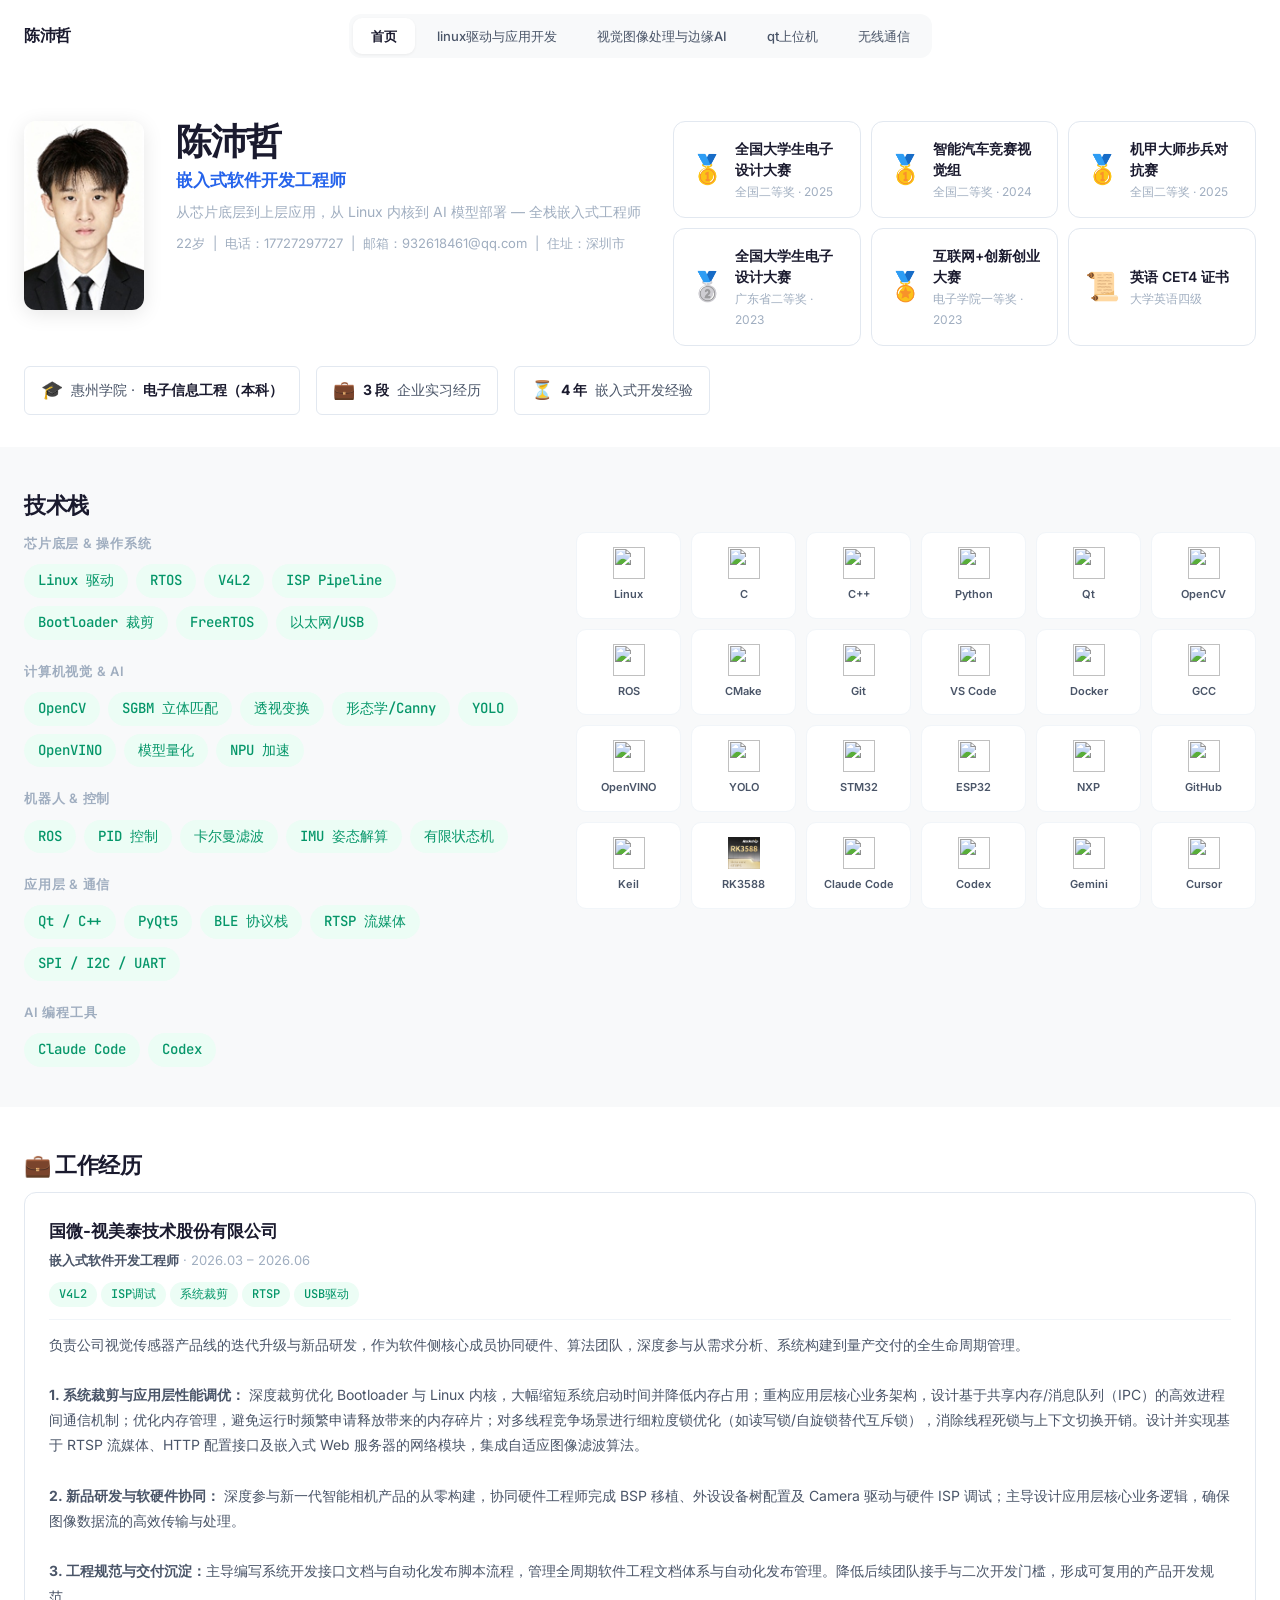
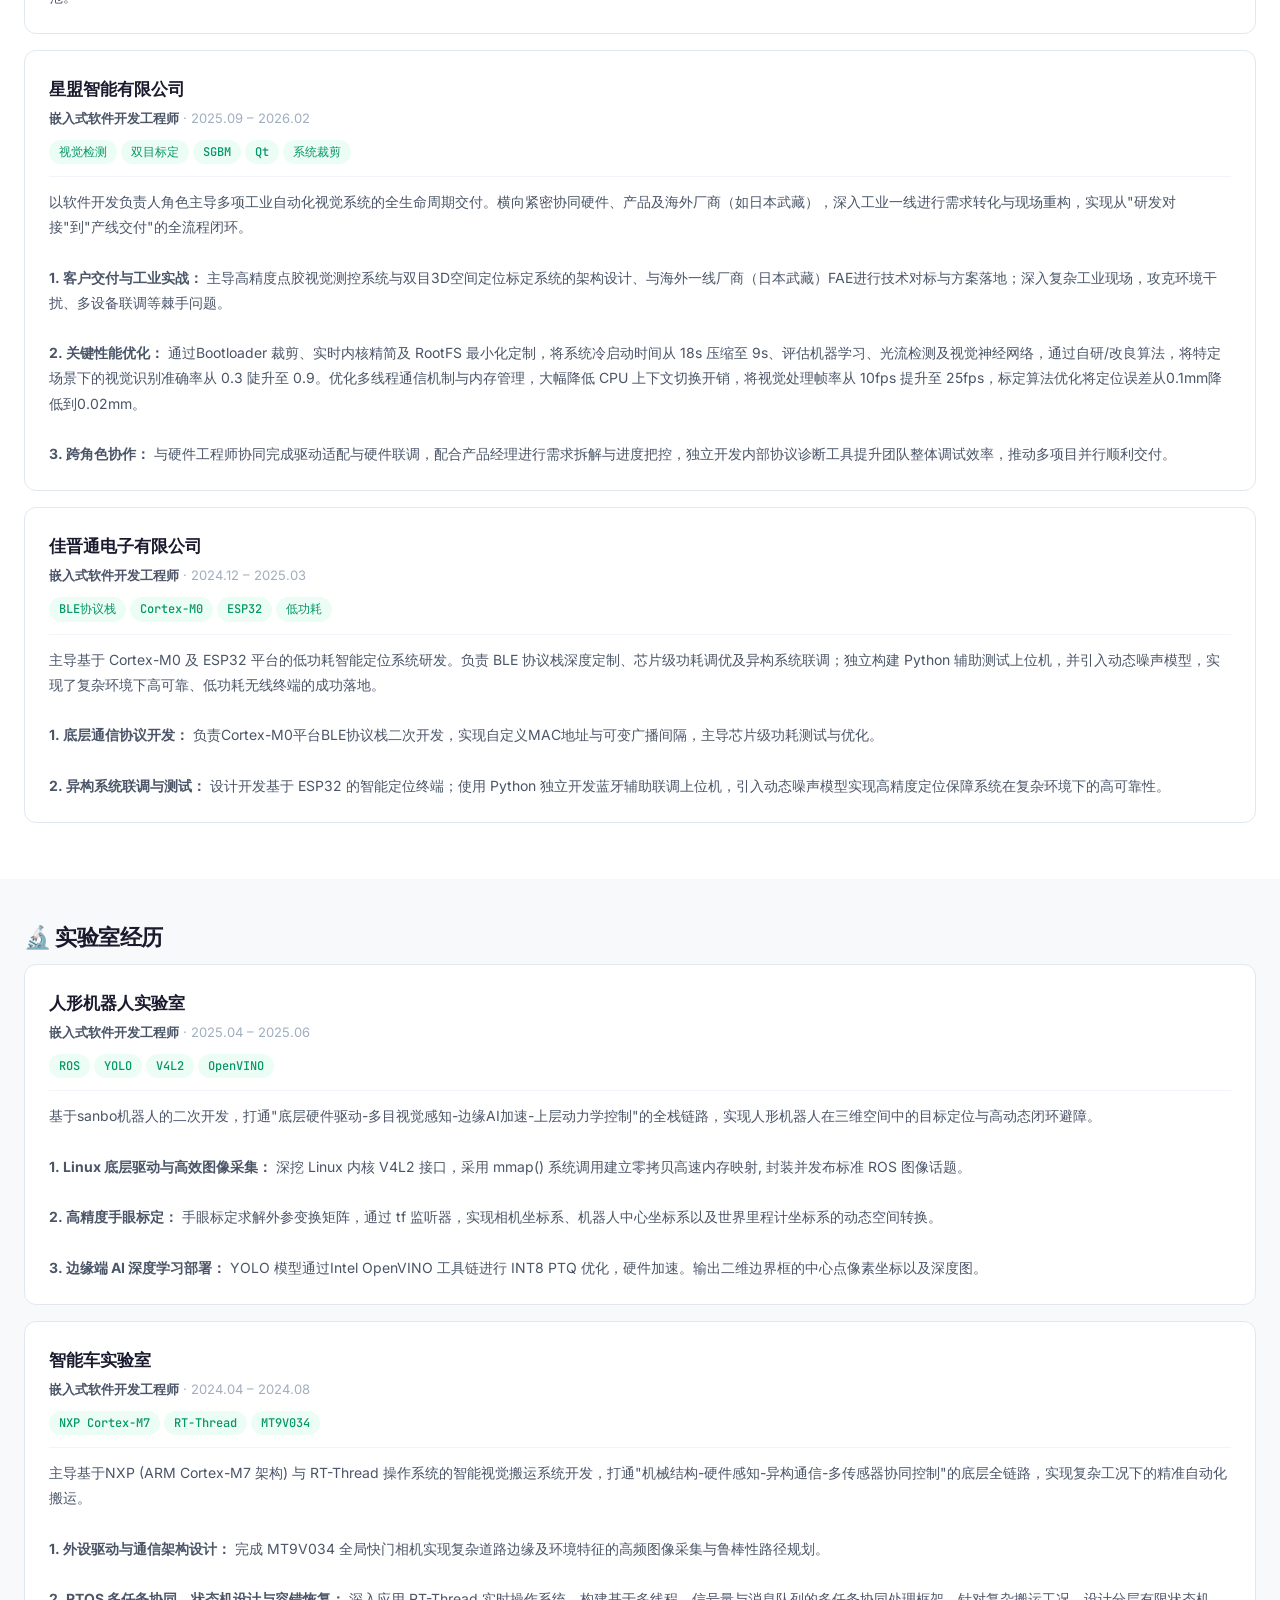
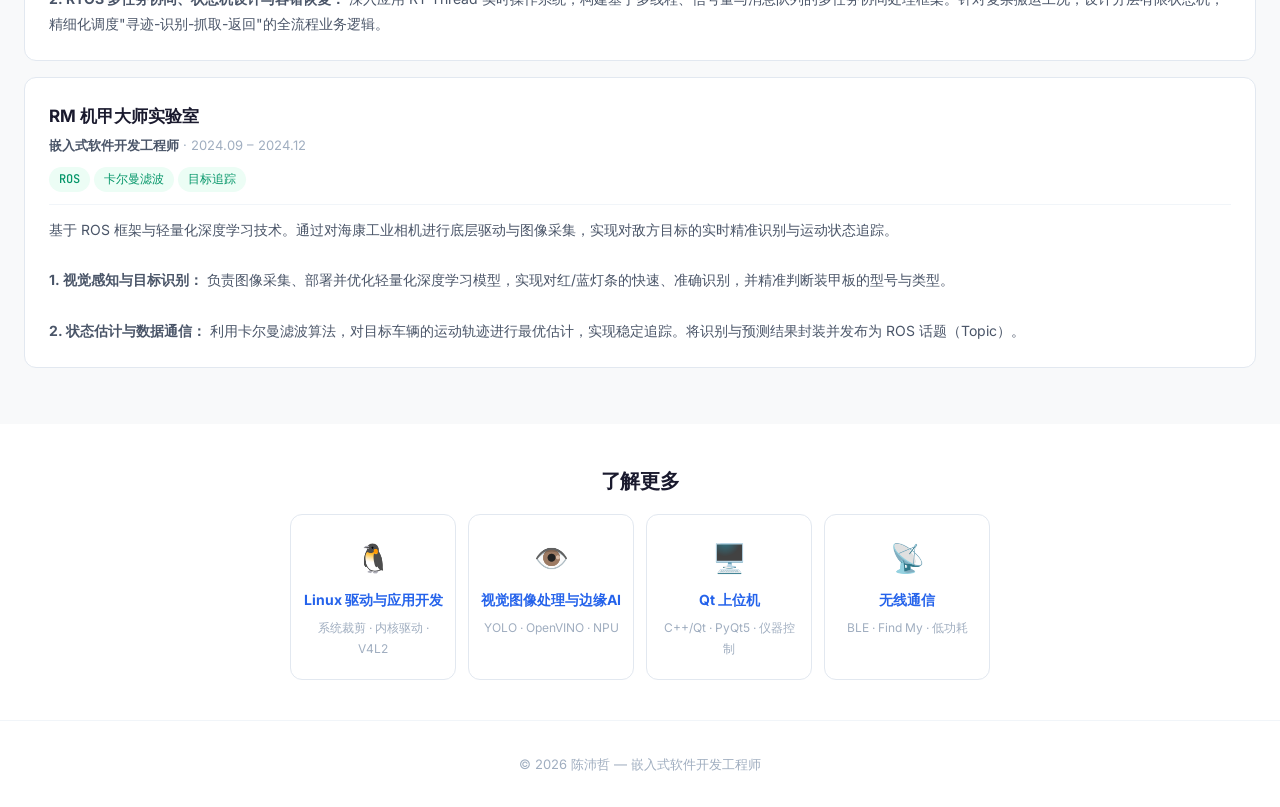
==== index.html @ 2a68efdc "feat: 个人品牌网站 — Apple/Linear 极简白灰风格，7页面，含12个嵌入式项目" ====
<!DOCTYPE html>
<html lang="zh-CN">
<head>
  <meta charset="UTF-8">
  <meta name="viewport" content="width=device-width, initial-scale=1.0">
  <meta name="description" content="陈沛哲 — 嵌入式软件开发工程师，从芯片底层到上层应用的全栈嵌入式开发者">
  <meta name="author" content="陈沛哲">
  <meta property="og:title" content="陈沛哲 | 嵌入式软件开发工程师">
  <meta property="og:description" content="从芯片底层到上层应用，从 Linux 内核到 AI 模型部署，全栈嵌入式工程师">
  <meta property="og:type" content="website">
  <meta property="og:url" content="https://chenpeizhe.netlify.app">
  <link rel="icon" href="data:image/svg+xml,<svg xmlns='http://www.w3.org/2000/svg' viewBox='0 0 100 100'><rect width='100' height='100' rx='20' fill='%232563eb'/><text y='.68em' x='50' text-anchor='middle' font-size='50' font-family='monospace' font-weight='bold' fill='white'>CP</text></svg>">
  <title>陈沛哲 | 嵌入式软件开发工程师</title>
  <link rel="stylesheet" href="assets/css/style.css">
  <link rel="preconnect" href="https://fonts.googleapis.com">
  <link rel="preconnect" href="https://fonts.gstatic.com" crossorigin>
  <link href="https://fonts.googleapis.com/css2?family=Inter:wght@400;500;600;700;800&family=JetBrains+Mono:wght@400;500&display=swap" rel="stylesheet">
  <style>
    /* Profile */
    .profile-row { display: flex; align-items: center; gap: 32px; }
    .profile-avatar {
      width: 120px; height: auto; border-radius: 12px;
      object-fit: contain; flex-shrink: 0;
      box-shadow: 0 4px 20px rgba(0,0,0,0.1);
    }
    .profile-text h1 { font-size: 36px; font-weight: 800; letter-spacing: -0.03em; line-height: 1.15; }
    .profile-text .role { font-size: 17px; color: var(--accent); font-weight: 600; margin-top: 4px; }
    .profile-text .tagline { font-size: 14px; color: var(--text-tertiary); margin-top: 6px; line-height: 1.6; max-width: 480px; }

    /* Quick stats */
    .quick-stats { display: flex; gap: 16px; flex-wrap: wrap; }
    .stat-item {
      display: flex; align-items: center; gap: 8px;
      padding: 8px 16px; background: var(--bg);
      border: 1px solid var(--border); border-radius: var(--radius-sm);
      font-size: 14px; color: var(--text-secondary);
    }
    .stat-item .icon { font-size: 18px; }
    .stat-item strong { color: var(--text); }

    /* Experience card */
    .exp-card {
      background: var(--bg); border: 1px solid var(--border);
      border-radius: var(--radius); padding: 24px; margin-bottom: 16px;
      transition: box-shadow var(--transition);
    }
    .exp-card:hover { box-shadow: var(--shadow); }
    .exp-card h3 { font-size: 17px; font-weight: 700; color: var(--text); }
    .exp-card .exp-meta { font-size: 13px; color: var(--text-tertiary); margin: 3px 0 8px; }
    .exp-card .exp-meta strong { color: var(--text-secondary); font-weight: 600; }
    .exp-card .exp-desc {
      font-size: 14px; color: var(--text-secondary); line-height: 1.8;
      margin-top: 10px; padding-top: 12px;
      border-top: 1px solid var(--border-light);
    }

        /* Profile awards */
    .profile-row { display: flex; align-items: flex-start; gap: 32px; }
    .profile-awards { display: grid; grid-template-columns: repeat(3, 1fr); gap: 10px; flex: 1; margin-left: auto; }
    .pa-card {
      flex: 1; min-width: 130px;
      background: var(--bg);
      border: 1px solid var(--border);
      border-radius: var(--radius);
      padding: 16px;
      display: flex; align-items: center; gap: 10px;
      transition: all var(--transition);
    }
    .pa-card:hover { box-shadow: var(--shadow); border-color: transparent; }
    .pa-icon { font-size: 28px; flex-shrink: 0; }
    .pa-text { font-size: 14px; font-weight: 600; color: var(--text); line-height: 1.5; }
    .pa-text small { font-size: 12px; color: var(--text-tertiary); font-weight: 400; }
    @media (max-width: 900px) {
      .profile-row { flex-direction: column; }
      .profile-awards { flex-direction: column; margin-left: 0; width: 100%; }
      .pa-card { min-width: auto; }
    }
        /* CTA cards */
    .cta-card {
      display: flex; flex-direction: column; align-items: center; gap: 6px;
      padding: 20px 12px;
      background: var(--bg);
      border: 1px solid var(--border);
      border-radius: var(--radius);
      text-decoration: none;
      transition: all var(--transition);
    }
    .cta-card:hover { box-shadow: var(--shadow-lg); border-color: transparent; transform: translateY(-2px); }
        
    .ticon:hover { box-shadow: var(--shadow); border-color: transparent; transform: translateY(-2px); }
    @media (max-width: 900px) { .skills-wrap { flex-direction: column !important; } .tools-grid { flex: 1 1 auto !important; width: 100%; } }
        .ticon {
      display: flex; flex-direction: column; align-items: center; gap: 6px;
      padding: 14px 10px; background: var(--bg); border: 1px solid var(--border-light);
      border-radius: 10px; font-size: 11px; font-weight: 600; color: var(--text-secondary);
      transition: all var(--transition); text-align: center;
    }
    .ticon img { width: 32px; height: 32px; object-fit: contain; }
    .ticon:hover { box-shadow: var(--shadow); border-color: transparent; transform: translateY(-2px); }
    @media (max-width: 900px) { .skills-wrap { flex-direction: column !important; } .tools-grid { flex: 1 1 auto !important; width: 100%; } }
    @media (max-width: 640px) {
      .cta-group { grid-template-columns: repeat(2,1fr) !important; }
    }
      display: flex; flex-direction: column; align-items: center; gap: 6px;
      padding: 14px 10px; background: var(--bg); border: 1px solid var(--border-light);
      border-radius: 10px; font-size: 11px; font-weight: 600; color: var(--text-secondary);
      transition: all var(--transition); text-align: center;
    }
    .ticon-badge {
      width: 40px; height: 40px; border-radius: 10px;
      display: flex; align-items: center; justify-content: center;
      font-size: 15px; font-weight: 800; color: #fff;
      font-family: var(--font-mono);
    }
    .ticon:hover { box-shadow: var(--shadow); border-color: transparent; transform: translateY(-2px); }
    @media (max-width: 900px) { .skills-wrap { flex-direction: column !important; } .tools-grid { flex: 1 1 auto !important; width: 100%; } }
        .ticon {
      display: flex; flex-direction: column; align-items: center; gap: 6px;
      padding: 14px 10px; background: var(--bg); border: 1px solid var(--border-light);
      border-radius: 10px; font-size: 11px; font-weight: 600; color: var(--text-secondary);
      transition: all var(--transition); text-align: center;
    }
    .ticon img { width: 32px; height: 32px; object-fit: contain; }
    .ticon:hover { box-shadow: var(--shadow); border-color: transparent; transform: translateY(-2px); }
    @media (max-width: 900px) { .skills-wrap { flex-direction: column !important; } .tools-grid { flex: 1 1 auto !important; width: 100%; } }
    @media (max-width: 640px) {
      .profile-row { flex-direction: column; text-align: center; gap: 16px; }
      .profile-avatar { width: 88px; height: 88px; }
      .profile-text h1 { font-size: 28px; }
      .quick-stats { justify-content: center; }
    }
  </style>
</head>
<body>

<nav class="top-nav" id="navbar">
  <div class="nav-inner">
    <a href="index.html" class="nav-logo">陈沛哲</a>
    <div class="nav-links">
      <a href="index.html" class="active">首页</a>
      <a href="linux-driver.html">linux驱动与应用开发</a>
      <a href="vision-ai.html">视觉图像处理与边缘AI</a>
      <a href="qt-tool.html">qt上位机</a>
      <a href="wireless.html">无线通信</a>
    </div>
  </div>
</nav>

<!-- Profile -->
	<section class="section" style="padding:48px 0 32px;">
	  <div class="container">
	    <div class="profile-row reveal">
	      <img src="assets/images/image.png" alt="陈沛哲" class="profile-avatar">
	      <div class="profile-text">
	        <h1>陈沛哲</h1>
	        <p class="role">嵌入式软件开发工程师</p>
	        <p class="tagline">从芯片底层到上层应用，从 Linux 内核到 AI 模型部署 — 全栈嵌入式工程师</p>
	        <p style="font-size:13px;color:var(--text-tertiary);margin-top:8px;line-height:1.8;">
	          22岁 &nbsp;|&nbsp; 电话：17727297727 &nbsp;|&nbsp; 邮箱：932618461@qq.com &nbsp;|&nbsp; 住址：深圳市
	        </p>
	      </div>
	      <div class="profile-awards">
	        <div class="pa-card"><span class="pa-icon">🥇</span><span class="pa-text">全国大学生电子设计大赛<br><small>全国二等奖 · 2025</small></span></div>
	        <div class="pa-card"><span class="pa-icon">🥇</span><span class="pa-text">智能汽车竞赛视觉组<br><small>全国二等奖 · 2024</small></span></div>
	        <div class="pa-card"><span class="pa-icon">🥇</span><span class="pa-text">机甲大师步兵对抗赛<br><small>全国二等奖 · 2025</small></span></div>
		        <div class="pa-card"><span class="pa-icon">🥈</span><span class="pa-text">全国大学生电子设计大赛<br><small>广东省二等奖 · 2023</small></span></div>
		        <div class="pa-card"><span class="pa-icon">🏅</span><span class="pa-text">互联网+创新创业大赛<br><small>电子学院一等奖 · 2023</small></span></div>
		        <div class="pa-card"><span class="pa-icon">📜</span><span class="pa-text">英语 CET4 证书<br><small>大学英语四级</small></span></div></div>
	    </div>
	    <div class="quick-stats reveal" style="margin-top:20px;">
	      <div class="stat-item"><span class="icon">🎓</span> 惠州学院 · <strong>电子信息工程（本科）</strong></div>
	      
	      <div class="stat-item"><span class="icon">💼</span> <strong>3 段</strong> 企业实习经历</div>
	      <div class="stat-item"><span class="icon">⏳</span> <strong>4 年</strong> 嵌入式开发经验</div>
	    </div>
	  </div>
	</section>

<!-- Skills -->
	<section class="section section-alt" style="padding:40px 0;">
	  <div class="container">
	    <h2 class="section-title reveal" style="font-size:22px;">技术栈</h2>
	    
	      <div class="skills-wrap reveal" style="display:flex;gap:40px;align-items:flex-start;"><div class="skills-grid" style="gap:20px;flex:1;">
	        <div class="skill-group">
	          <h4>芯片底层 & 操作系统</h4>
	          <div class="skill-pills">
	            <span class="skill-pill"><a href="linux-driver.html">Linux 驱动</a></span>
	            <span class="skill-pill"><a href="linux-driver.html">RTOS</a></span>
	            <span class="skill-pill"><a href="linux-driver.html">V4L2</a></span>
	            <span class="skill-pill"><a href="linux-driver.html">ISP Pipeline</a></span>
	            <span class="skill-pill">Bootloader 裁剪</span>
	            <span class="skill-pill">FreeRTOS</span>
	            <span class="skill-pill">以太网/USB</span>
	          </div>
	        </div>
	        <div class="skill-group">
	          <h4>计算机视觉 & AI</h4>
	          <div class="skill-pills">
	            <span class="skill-pill"><a href="vision-ai.html">OpenCV</a></span>
	            <span class="skill-pill"><a href="vision-ai.html">SGBM 立体匹配</a></span>
	            <span class="skill-pill"><a href="vision-ai.html">透视变换</a></span>
	            <span class="skill-pill"><a href="vision-ai.html">形态学/Canny</a></span>
	            <span class="skill-pill"><a href="vision-ai.html">YOLO</a></span>
	            <span class="skill-pill"><a href="vision-ai.html">OpenVINO</a></span>
	            <span class="skill-pill"><a href="vision-ai.html">模型量化</a></span>
	            <span class="skill-pill"><a href="vision-ai.html">NPU 加速</a></span>
	          </div>
	        </div>
	        <div class="skill-group">
	          <h4>机器人 & 控制</h4>
	          <div class="skill-pills">
	            <span class="skill-pill"><a href="vision-ai.html">ROS</a></span>
	            <span class="skill-pill"><a href="vision-ai.html">PID 控制</a></span>
	            <span class="skill-pill"><a href="vision-ai.html">卡尔曼滤波</a></span>
	            <span class="skill-pill">IMU 姿态解算</span>
	            <span class="skill-pill">有限状态机</span>
	          </div>
	        </div>
	        <div class="skill-group">
	          <h4>应用层 & 通信</h4>
	          <div class="skill-pills">
	            <span class="skill-pill"><a href="qt-tool.html">Qt / C++</a></span>
	            <span class="skill-pill"><a href="qt-tool.html">PyQt5</a></span>
	            <span class="skill-pill"><a href="wireless.html">BLE 协议栈</a></span>
	            <span class="skill-pill">RTSP 流媒体</span>
	            <span class="skill-pill">SPI / I2C / UART</span>
	          </div>
	        </div>
	        <div class="skill-group">
	          <h4>AI 编程工具</h4>
	          <div class="skill-pills">
	            <span class="skill-pill">Claude Code</span>
	            <span class="skill-pill">Codex</span>
	          </div>
	        </div>
	      </div>
	      <div class="tools-grid" style="display:grid;grid-template-columns:repeat(6,1fr);gap:10px;flex:0 0 680px;">
	        <div class="ticon"><img src="https://cdn.jsdelivr.net/gh/devicons/devicon@latest/icons/linux/linux-original.svg">Linux</div>
	        <div class="ticon"><img src="https://cdn.jsdelivr.net/gh/devicons/devicon@latest/icons/c/c-original.svg">C</div>
	        <div class="ticon"><img src="https://cdn.jsdelivr.net/gh/devicons/devicon@latest/icons/cplusplus/cplusplus-original.svg">C++</div>
	        <div class="ticon"><img src="https://cdn.jsdelivr.net/gh/devicons/devicon@latest/icons/python/python-original.svg">Python</div>
	        <div class="ticon"><img src="https://cdn.jsdelivr.net/gh/devicons/devicon@latest/icons/qt/qt-original.svg">Qt</div>
	        <div class="ticon"><img src="https://cdn.jsdelivr.net/gh/devicons/devicon@latest/icons/opencv/opencv-original.svg">OpenCV</div>
	        <div class="ticon"><img src="https://cdn.jsdelivr.net/gh/devicons/devicon@latest/icons/ros/ros-original.svg">ROS</div>
	        <div class="ticon"><img src="https://cdn.jsdelivr.net/gh/devicons/devicon@latest/icons/cmake/cmake-original.svg">CMake</div>
	        <div class="ticon"><img src="https://cdn.jsdelivr.net/gh/devicons/devicon@latest/icons/git/git-original.svg">Git</div>
	        <div class="ticon"><img src="https://cdn.jsdelivr.net/gh/devicons/devicon@latest/icons/vscode/vscode-original.svg">VS Code</div>
	        <div class="ticon"><img src="https://cdn.jsdelivr.net/gh/devicons/devicon@latest/icons/docker/docker-original.svg">Docker</div>
	        <div class="ticon"><img src="https://cdn.jsdelivr.net/gh/devicons/devicon@latest/icons/gcc/gcc-original.svg">GCC</div>
	        <div class="ticon"><img src="https://cdn.jsdelivr.net/gh/devicons/devicon@latest/icons/tensorflow/tensorflow-original.svg">OpenVINO</div>
	        <div class="ticon"><img src="https://cdn.jsdelivr.net/gh/devicons/devicon@latest/icons/pytorch/pytorch-original.svg">YOLO</div>
	        <div class="ticon"><img src="https://cdn.jsdelivr.net/npm/simple-icons@latest/icons/stmicroelectronics.svg">STM32</div>
	        <div class="ticon"><img src="https://cdn.jsdelivr.net/npm/simple-icons@latest/icons/espressif.svg">ESP32</div>
	        <div class="ticon"><img src="https://cdn.jsdelivr.net/npm/simple-icons@latest/icons/nxp.svg">NXP</div>
	        <div class="ticon"><img src="https://cdn.jsdelivr.net/gh/devicons/devicon@latest/icons/github/github-original.svg">GitHub</div>
	        <div class="ticon"><img src="https://cdn.jsdelivr.net/npm/simple-icons@latest/icons/arm.svg">Keil</div>
	        <div class="ticon"><img src="assets/icon/RK3588.png">RK3588</div>
	        <div class="ticon"><img src="https://cdn.jsdelivr.net/npm/simple-icons@latest/icons/anthropic.svg">Claude Code</div>
	        <div class="ticon"><img src="https://cdn.jsdelivr.net/npm/simple-icons@latest/icons/openai.svg">Codex</div>
	        <div class="ticon"><img src="https://cdn.jsdelivr.net/npm/simple-icons@latest/icons/googlegemini.svg">Gemini</div>
	        <div class="ticon"><img src="https://cdn.jsdelivr.net/npm/simple-icons@latest/icons/cursor.svg">Cursor</div>
	      </div>
	    </div>
	  </div>
	</section>
	
	<!-- Work Experience -->
<section class="section" style="padding:40px 0;">
  <div class="container">
    <h2 class="section-title reveal" style="font-size:22px;">💼 工作经历</h2>

    <div class="exp-card reveal">
      <h3>国微-视美泰技术股份有限公司</h3>
      <p class="exp-meta"><strong>嵌入式软件开发工程师</strong> · 2026.03 – 2026.06</p>
      <div><span class="tag">V4L2</span><span class="tag">ISP调试</span><span class="tag">系统裁剪</span><span class="tag">RTSP</span><span class="tag">USB驱动</span></div>
      <div class="exp-desc">负责公司视觉传感器产品线的迭代升级与新品研发，作为软件侧核心成员协同硬件、算法团队，深度参与从需求分析、系统构建到量产交付的全生命周期管理。<br><br>
	      <strong>1. 系统裁剪与应用层性能调优：</strong> 深度裁剪优化 Bootloader 与 Linux 内核，大幅缩短系统启动时间并降低内存占用；重构应用层核心业务架构，设计基于共享内存/消息队列（IPC）的高效进程间通信机制；优化内存管理，避免运行时频繁申请释放带来的内存碎片；对多线程竞争场景进行细粒度锁优化（如读写锁/自旋锁替代互斥锁），消除线程死锁与上下文切换开销。设计并实现基于 RTSP 流媒体、HTTP 配置接口及嵌入式 Web 服务器的网络模块，集成自适应图像滤波算法。<br><br>
	      <strong>2. 新品研发与软硬件协同：</strong> 深度参与新一代智能相机产品的从零构建，协同硬件工程师完成 BSP 移植、外设设备树配置及 Camera 驱动与硬件 ISP 调试；主导设计应用层核心业务逻辑，确保图像数据流的高效传输与处理。<br><br>
	      <strong>3. 工程规范与交付沉淀：</strong>主导编写系统开发接口文档与自动化发布脚本流程，管理全周期软件工程文档体系与自动化发布管理。降低后续团队接手与二次开发门槛，形成可复用的产品开发规范。
</div>
    </div>

    <div class="exp-card reveal">
      <h3>星盟智能有限公司</h3>
      <p class="exp-meta"><strong>嵌入式软件开发工程师</strong> · 2025.09 – 2026.02</p>
      <div><span class="tag">视觉检测</span><span class="tag">双目标定</span><span class="tag">SGBM</span><span class="tag">Qt</span><span class="tag">系统裁剪</span></div>
      <div class="exp-desc">以软件开发负责人角色主导多项工业自动化视觉系统的全生命周期交付。横向紧密协同硬件、产品及海外厂商（如日本武藏），深入工业一线进行需求转化与现场重构，实现从"研发对接"到"产线交付"的全流程闭环。<br><br>
	      <strong>1. 客户交付与工业实战：</strong> 主导高精度点胶视觉测控系统与双目3D空间定位标定系统的架构设计、与海外一线厂商（日本武藏）FAE进行技术对标与方案落地；深入复杂工业现场，攻克环境干扰、多设备联调等棘手问题。<br><br>
	      <strong>2. 关键性能优化：</strong> 通过Bootloader 裁剪、实时内核精简及 RootFS 最小化定制，将系统冷启动时间从 18s 压缩至 9s、评估机器学习、光流检测及视觉神经网络，通过自研/改良算法，将特定场景下的视觉识别准确率从 0.3 陡升至 0.9。优化多线程通信机制与内存管理，大幅降低 CPU 上下文切换开销，将视觉处理帧率从 10fps 提升至 25fps，标定算法优化将定位误差从0.1mm降低到0.02mm。<br><br>
	      <strong>3. 跨角色协作：</strong> 与硬件工程师协同完成驱动适配与硬件联调，配合产品经理进行需求拆解与进度把控，独立开发内部协议诊断工具提升团队整体调试效率，推动多项目并行顺利交付。</div>
    </div>

    <div class="exp-card reveal">
      <h3>佳晋通电子有限公司</h3>
      <p class="exp-meta"><strong>嵌入式软件开发工程师</strong> · 2024.12 – 2025.03</p>
      <div><span class="tag">BLE协议栈</span><span class="tag">Cortex-M0</span><span class="tag">ESP32</span><span class="tag">低功耗</span></div>
      <div class="exp-desc">主导基于 Cortex-M0 及 ESP32 平台的低功耗智能定位系统研发。负责 BLE 协议栈深度定制、芯片级功耗调优及异构系统联调；独立构建 Python 辅助测试上位机，并引入动态噪声模型，实现了复杂环境下高可靠、低功耗无线终端的成功落地。<br><br>
	      <strong>1. 底层通信协议开发：</strong> 负责Cortex-M0平台BLE协议栈二次开发，实现自定义MAC地址与可变广播间隔，主导芯片级功耗测试与优化。<br><br>
	      <strong>2. 异构系统联调与测试：</strong> 设计开发基于 ESP32 的智能定位终端；使用 Python 独立开发蓝牙辅助联调上位机，引入动态噪声模型实现高精度定位保障系统在复杂环境下的高可靠性。</div>
    </div>
  </div>
</section>

<!-- Lab Experience -->
<section class="section section-alt" style="padding:40px 0;">
  <div class="container">
    <h2 class="section-title reveal" style="font-size:22px;">🔬 实验室经历</h2>

    <div class="exp-card reveal">
      <h3>人形机器人实验室</h3>
      <p class="exp-meta"><strong>嵌入式软件开发工程师</strong> · 2025.04 – 2025.06</p>
      <div><span class="tag">ROS</span><span class="tag">YOLO</span><span class="tag">V4L2</span><span class="tag">OpenVINO</span></div>
      <div class="exp-desc">基于sanbo机器人的二次开发，打通"底层硬件驱动-多目视觉感知-边缘AI加速-上层动力学控制"的全栈链路，实现人形机器人在三维空间中的目标定位与高动态闭环避障。<br><br>
	      <strong>1. Linux 底层驱动与高效图像采集：</strong> 深挖 Linux 内核 V4L2 接口，采用 mmap() 系统调用建立零拷贝高速内存映射, 封装并发布标准 ROS 图像话题。<br><br>
	      <strong>2. 高精度手眼标定：</strong> 手眼标定求解外参变换矩阵，通过 tf 监听器，实现相机坐标系、机器人中心坐标系以及世界里程计坐标系的动态空间转换。<br><br>
	      <strong>3. 边缘端 AI 深度学习部署：</strong> YOLO 模型通过Intel OpenVINO 工具链进行 INT8 PTQ 优化，硬件加速。输出二维边界框的中心点像素坐标以及深度图。</div>
    </div>

    <div class="exp-card reveal">
      <h3>智能车实验室</h3>
      <p class="exp-meta"><strong>嵌入式软件开发工程师</strong> · 2024.04 – 2024.08</p>
      <div><span class="tag">NXP Cortex-M7</span><span class="tag">RT-Thread</span><span class="tag">MT9V034</span></div>
      <div class="exp-desc">主导基于NXP (ARM Cortex-M7 架构) 与 RT-Thread 操作系统的智能视觉搬运系统开发，打通"机械结构-硬件感知-异构通信-多传感器协同控制"的底层全链路，实现复杂工况下的精准自动化搬运。<br><br>
	      <strong>1. 外设驱动与通信架构设计：</strong> 完成 MT9V034 全局快门相机实现复杂道路边缘及环境特征的高频图像采集与鲁棒性路径规划。<br><br>
	      <strong>2. RTOS 多任务协同、状态机设计与容错恢复：</strong> 深入应用 RT-Thread 实时操作系统，构建基于多线程、信号量与消息队列的多任务协同处理框架。针对复杂搬运工况，设计分层有限状态机，精细化调度"寻迹-识别-抓取-返回"的全流程业务逻辑。</div>
    </div>

    <div class="exp-card reveal">
      <h3>RM 机甲大师实验室</h3>
      <p class="exp-meta"><strong>嵌入式软件开发工程师</strong> · 2024.09 – 2024.12</p>
      <div><span class="tag">ROS</span><span class="tag">卡尔曼滤波</span><span class="tag">目标追踪</span></div>
      <div class="exp-desc">基于 ROS 框架与轻量化深度学习技术。通过对海康工业相机进行底层驱动与图像采集，实现对敌方目标的实时精准识别与运动状态追踪。<br><br>
	      <strong>1. 视觉感知与目标识别：</strong> 负责图像采集、部署并优化轻量化深度学习模型，实现对红/蓝灯条的快速、准确识别，并精准判断装甲板的型号与类型。<br><br>
	      <strong>2. 状态估计与数据通信：</strong> 利用卡尔曼滤波算法，对目标车辆的运动轨迹进行最优估计，实现稳定追踪。将识别与预测结果封装并发布为 ROS 话题（Topic）。</div>
    </div>
  </div>
</section>

<!-- CTA -->
	<section class="section" style="padding:40px 0; text-align:center;">
	  <div class="container">
	    <h2 class="section-title reveal" style="font-size:20px;">了解更多</h2>
	    <div class="cta-group reveal" style="margin-top:16px; display:grid; grid-template-columns:repeat(4,1fr); gap:12px; max-width:700px; margin-left:auto; margin-right:auto;">
	      <a href="linux-driver.html" class="cta-card">
	        <span style="font-size:28px;">🐧</span>
	        <span style="font-weight:700;font-size:14px;">Linux 驱动与应用开发</span>
	        <span style="font-size:12px;color:var(--text-tertiary);">系统裁剪 · 内核驱动 · V4L2</span>
	      </a>
	      <a href="vision-ai.html" class="cta-card">
	        <span style="font-size:28px;">👁️</span>
	        <span style="font-weight:700;font-size:14px;">视觉图像处理与边缘AI</span>
	        <span style="font-size:12px;color:var(--text-tertiary);">YOLO · OpenVINO · NPU</span>
	      </a>
	      <a href="qt-tool.html" class="cta-card">
	        <span style="font-size:28px;">🖥️</span>
	        <span style="font-weight:700;font-size:14px;">Qt 上位机</span>
	        <span style="font-size:12px;color:var(--text-tertiary);">C++/Qt · PyQt5 · 仪器控制</span>
	      </a>
	      <a href="wireless.html" class="cta-card">
	        <span style="font-size:28px;">📡</span>
	        <span style="font-weight:700;font-size:14px;">无线通信</span>
	        <span style="font-size:12px;color:var(--text-tertiary);">BLE · Find My · 低功耗</span>
	      </a>
	    </div>
	  </div>
	</section>

<footer class="footer">
  <div class="container">
    <p>© 2026 陈沛哲 — 嵌入式软件开发工程师</p>
  </div>
</footer>

<script src="assets/js/main.js"></script>
</body>
</html>
---- assets/css/style.css ----
/* === CSS Variables === */
:root {
  --bg: #ffffff;
  --bg-secondary: #f8f9fa;
  --bg-tertiary: #f1f3f5;
  --text: #1a1a2e;
  --text-secondary: #4a5568;
  --text-tertiary: #a0aec0;
  --accent: #2563eb;
  --accent-hover: #1d4ed8;
  --accent-light: #eff6ff;
  --border: #e2e8f0;
  --border-light: #f1f5f9;
  --tag-bg: #ecfdf5;
  --tag-color: #059669;
  --font-sans: 'Inter', -apple-system, 'PingFang SC', 'Microsoft YaHei', sans-serif;
  --font-mono: 'JetBrains Mono', 'Fira Code', 'Courier New', monospace;
  --max-width: 1800px;
  --radius-sm: 6px;
  --radius: 12px;
  --radius-lg: 16px;
  --shadow-sm: 0 1px 3px rgba(0,0,0,0.06);
  --shadow: 0 4px 16px rgba(0,0,0,0.08);
  --shadow-lg: 0 8px 30px rgba(0,0,0,0.12);
  --transition: 0.25s cubic-bezier(0.4, 0, 0.2, 1);
}

/* === Reset === */
*, *::before, *::after { box-sizing: border-box; margin: 0; padding: 0; }

html { scroll-behavior: smooth; }

body {
  background: var(--bg);
  color: var(--text);
  font-family: var(--font-sans);
  line-height: 1.7;
  -webkit-font-smoothing: antialiased;
}

a { color: var(--accent); text-decoration: none; transition: color var(--transition); }
a:hover { color: var(--accent-hover); }

img { max-width: 100%; display: block; }

/* === Container === */
.container { max-width: var(--max-width); margin: 0 auto; padding: 0 24px; }

/* === Section === */
.section { padding: 80px 0; }
.section-alt { background: var(--bg-secondary); }
.section-title {
  font-size: 28px;
  font-weight: 700;
  color: var(--text);
  margin-bottom: 8px;
  letter-spacing: -0.02em;
}
.section-subtitle {
  font-size: 16px;
  color: var(--text-tertiary);
  margin-bottom: 40px;
}

/* === Top Nav === */
.top-nav {
  position: sticky; top: 0; z-index: 100;
  background: rgba(255,255,255,0.85);
  backdrop-filter: blur(12px);
  -webkit-backdrop-filter: blur(12px);
  border-bottom: 1px solid transparent;
  transition: border-color var(--transition), box-shadow var(--transition);
}
.top-nav.scrolled {
  border-bottom-color: var(--border);
  box-shadow: 0 1px 3px rgba(0,0,0,0.04);
}
.nav-inner {
  max-width: var(--max-width); margin: 0 auto;
  padding: 14px 24px;
  display: flex; align-items: center; justify-content: center;
  position: relative;
}
.nav-logo {
  position: absolute; left: 24px;
  font-size: 16px; font-weight: 700; color: var(--text);
  font-family: var(--font-sans);
  letter-spacing: -0.02em;
  text-decoration: none;
}
.nav-logo:hover { color: var(--accent); }
.nav-links {
  display: flex; gap: 4px; align-items: center;
  background: var(--bg-secondary);
  border-radius: 12px;
  padding: 4px;
}
.nav-links a {
  font-size: 13px; font-weight: 500;
  color: var(--text-secondary);
  padding: 7px 18px;
  border-radius: 9px;
  transition: all var(--transition);
  white-space: nowrap;
}
.nav-links a:hover { color: var(--text); background: var(--bg); box-shadow: var(--shadow-sm); }
.nav-links a.active { background: var(--bg); color: var(--text); font-weight: 600; box-shadow: var(--shadow-sm); }

/* === Hero === */
.hero { padding: 100px 0 60px; text-align: center; }
.hero h1 {
  font-size: 48px; font-weight: 800; letter-spacing: -0.03em;
  color: var(--text); line-height: 1.15;
}
.hero .role {
  font-size: 20px; color: var(--accent); font-weight: 500;
  margin-top: 12px;
}
.hero .tagline {
  font-size: 16px; color: var(--text-tertiary);
  max-width: 520px; margin: 16px auto 0; line-height: 1.7;
}

/* === Skills === */
.skills-grid { display: grid; gap: 32px; }
.skill-group h4 {
  font-size: 13px; font-weight: 600; color: var(--text-tertiary);
  text-transform: uppercase; letter-spacing: 0.06em;
  margin-bottom: 10px;
}
.skill-pills { display: flex; flex-wrap: wrap; gap: 8px; }
.skill-pill {
  display: inline-block;
  font-size: 14px; font-family: var(--font-mono);
  color: var(--tag-color); background: var(--tag-bg);
  padding: 5px 14px; border-radius: 20px;
  font-weight: 500;
  transition: all var(--transition);
}
.skill-pill:hover {
  background: var(--tag-color);
  color: #fff;
  transform: translateY(-1px);
  cursor: default;
}
.skill-pill a { color: inherit; }
.skill-pill a:hover { color: inherit; }

/* === Awards Cards === */
.awards-grid {
  display: grid;
  grid-template-columns: repeat(auto-fit, minmax(260px, 1fr));
  gap: 16px;
}
.award-card {
  background: var(--bg);
  border: 1px solid var(--border);
  border-radius: var(--radius);
  padding: 24px;
  text-align: center;
  transition: all var(--transition);
}
.award-card:hover {
  transform: translateY(-4px);
  box-shadow: var(--shadow-lg);
  border-color: transparent;
}
.award-icon { font-size: 32px; margin-bottom: 8px; }
.award-card h3 { font-size: 15px; font-weight: 600; color: var(--text); margin-bottom: 4px; }
.award-level {
  display: inline-block; font-size: 13px; font-weight: 600;
  color: var(--accent); background: var(--accent-light);
  padding: 2px 10px; border-radius: var(--radius-sm);
  margin: 6px 0;
}
.award-year { font-size: 13px; color: var(--text-tertiary); margin-top: 4px; }

/* === CTA Buttons === */
.cta-group { display: flex; gap: 16px; justify-content: center; flex-wrap: wrap; }
.btn {
  display: inline-flex; align-items: center; gap: 6px;
  font-size: 15px; font-weight: 600; font-family: var(--font-sans);
  padding: 12px 28px; border-radius: var(--radius);
  transition: all var(--transition);
  cursor: pointer; border: none;
}
.btn-primary {
  background: var(--accent); color: #fff;
  box-shadow: 0 2px 8px rgba(37,99,235,0.3);
}
.btn-primary:hover { background: var(--accent-hover); transform: translateY(-2px); box-shadow: 0 4px 16px rgba(37,99,235,0.4); color: #fff; }
.btn-outline {
  background: var(--bg); color: var(--accent);
  border: 2px solid var(--accent);
}
.btn-outline:hover { background: var(--accent-light); transform: translateY(-2px); color: var(--accent); }

/* === Footer === */
.footer {
  text-align: center; padding: 32px 0;
  color: var(--text-tertiary); font-size: 13px;
  border-top: 1px solid var(--border-light);
}

/* === Page Header === */
.page-header { padding: 80px 0 48px; text-align: center; }
.page-header h1 { font-size: 36px; font-weight: 800; letter-spacing: -0.03em; }
.page-header p { font-size: 16px; color: var(--text-secondary); margin-top: 8px; max-width: 520px; margin-left: auto; margin-right: auto; }

/* === Timeline (About page) === */
.timeline { position: relative; padding-left: 28px; }
.timeline::before {
  content: ""; position: absolute; left: 8px; top: 4px; bottom: 4px;
  width: 2px; background: var(--border);
}
.timeline-item { position: relative; margin-bottom: 32px; }
.timeline-dot {
  position: absolute; left: -24px; top: 6px;
  width: 14px; height: 14px;
  border-radius: 50%; background: var(--accent);
  border: 3px solid var(--bg);
  box-shadow: 0 0 0 3px var(--accent-light);
}
.timeline-card {
  background: var(--bg); border: 1px solid var(--border);
  border-radius: var(--radius); padding: 20px 24px;
  transition: all var(--transition);
}
.timeline-card:hover { box-shadow: var(--shadow); border-color: transparent; }
.timeline-card h3 { font-size: 17px; font-weight: 700; color: var(--text); }
.timeline-card .meta {
  font-size: 13px; color: var(--text-tertiary);
  margin: 4px 0 8px;
}
.timeline-card .meta strong { color: var(--text-secondary); font-weight: 600; }

/* === Tag Pills === */
.tag {
  display: inline-block;
  font-size: 12px; font-family: var(--font-mono);
  color: var(--tag-color); background: var(--tag-bg);
  padding: 2px 10px; border-radius: 20px;
  margin: 2px 4px 2px 0;
  font-weight: 500;
}

/* === Expandable === */
.expand-toggle {
  display: inline-flex; align-items: center; gap: 4px;
  font-size: 13px; font-weight: 600; color: var(--accent);
  cursor: pointer; margin-top: 8px;
  user-select: none;
  transition: color var(--transition);
}
.expand-toggle:hover { color: var(--accent-hover); }
.expand-arrow { font-size: 10px; transition: transform var(--transition); }
.expand-arrow.open { transform: rotate(90deg); }
.expand-body {
  display: none;
  margin-top: 12px; padding-top: 12px;
  border-top: 1px solid var(--border-light);
  color: var(--text-secondary); font-size: 14px; line-height: 1.8;
}

/* === Filter Bar === */
.filter-bar {
  position: sticky; top: 68px; z-index: 50;
  background: rgba(255,255,255,0.85);
  backdrop-filter: blur(12px);
  -webkit-backdrop-filter: blur(12px);
  padding: 12px 0; margin-bottom: 8px;
  display: flex; gap: 6px; flex-wrap: wrap;
  border-bottom: 1px solid var(--border-light);
}
.filter-btn {
  font-size: 13px; font-weight: 500;
  color: var(--text-secondary); background: transparent;
  border: 1px solid var(--border); padding: 6px 16px;
  border-radius: 20px; cursor: pointer;
  transition: all var(--transition);
  font-family: var(--font-sans);
}
.filter-btn:hover { color: var(--accent); border-color: var(--accent); }
.filter-btn.active {
  background: var(--accent); color: #fff;
  border-color: var(--accent);
}

/* === Project Section === */
.project-section { margin-bottom: 40px; }
.project-section-title {
  font-size: 18px; font-weight: 700; color: var(--text);
  margin-bottom: 16px; letter-spacing: -0.01em;
}
.project-grid {
  display: grid;
  grid-template-columns: repeat(auto-fill, minmax(280px, 1fr));
  gap: 20px;
}

/* === Project Card === */
.project-card {
  background: var(--bg); border: 1px solid var(--border);
  border-radius: var(--radius); overflow: hidden;
  cursor: pointer;
  transition: all var(--transition);
}
.project-card:hover {
  transform: translateY(-4px);
  box-shadow: var(--shadow-lg);
  border-color: transparent;
}
.project-card img {
  width: 100%; height: 180px; object-fit: cover;
  background: var(--bg-tertiary);
}
.project-card-body { padding: 18px 20px; }
.project-card-body h3 {
  font-size: 16px; font-weight: 700; color: var(--text);
  margin-bottom: 6px; line-height: 1.4;
}
.project-card-body p {
  font-size: 13px; color: var(--text-tertiary);
  line-height: 1.5; margin-bottom: 10px;
  display: -webkit-box; -webkit-line-clamp: 2; -webkit-box-orient: vertical;
  overflow: hidden;
}

/* === Education Card === */
.edu-card {
  background: var(--bg); border: 1px solid var(--border);
  border-radius: var(--radius); padding: 24px;
  display: flex; align-items: center; gap: 20px;
  transition: all var(--transition);
}
.edu-card:hover { box-shadow: var(--shadow); border-color: transparent; }
.edu-icon { font-size: 36px; flex-shrink: 0; }
.edu-card h3 { font-size: 18px; font-weight: 700; }
.edu-card .meta { font-size: 14px; color: var(--text-secondary); margin-top: 2px; }

/* === Modal === */
.modal-overlay {
  position: fixed; top: 0; left: 0; width: 100%; height: 100%;
  background: rgba(15,23,42,0.6);
  backdrop-filter: blur(4px);
  -webkit-backdrop-filter: blur(4px);
  display: flex; align-items: center; justify-content: center;
  z-index: 1000; padding: 20px;
  animation: fadeIn 0.2s ease;
}
@keyframes fadeIn { from { opacity: 0; } to { opacity: 1; } }
.modal-content {
  max-width: 780px; width: 100%; max-height: 90vh;
  background: var(--bg); border-radius: var(--radius-lg);
  box-shadow: var(--shadow-lg);
  overflow-y: auto;
  animation: modalIn 0.3s cubic-bezier(0.4, 0, 0.2, 1);
}
@keyframes modalIn {
  from { opacity: 0; transform: scale(0.95) translateY(10px); }
  to { opacity: 1; transform: scale(1) translateY(0); }
}
.modal-header {
  display: flex; align-items: center; gap: 8px;
  padding: 16px 20px; border-bottom: 1px solid var(--border-light);
  position: sticky; top: 0; background: var(--bg); z-index: 1;
}
.modal-close {
  width: 12px; height: 12px; border-radius: 50%;
  background: #ef4444; cursor: pointer; flex-shrink: 0;
  transition: transform var(--transition);
}
.modal-close:hover { transform: scale(1.2); }
.modal-header-title {
  font-size: 13px; color: var(--text-tertiary);
  font-family: var(--font-mono); margin-left: 8px;
}
.modal-body { padding: 24px; }
.modal-body h2 { font-size: 22px; font-weight: 700; color: var(--text); margin-bottom: 8px; letter-spacing: -0.02em; }
.modal-body h3 { font-size: 16px; font-weight: 700; color: var(--text); margin: 20px 0 8px; }
.modal-body .desc { color: var(--text-secondary); line-height: 1.7; margin-bottom: 16px; }
.modal-gallery { display: flex; gap: 10px; flex-wrap: wrap; margin: 16px 0; }
.modal-gallery img {
  width: calc(50% - 5px); border-radius: var(--radius-sm);
  cursor: pointer; border: 1px solid var(--border-light);
  transition: all var(--transition);
}
.modal-gallery img:hover { border-color: var(--accent); transform: scale(1.02); }
.modal-duties { margin-top: 12px; }
.modal-duties div {
  padding: 6px 0; font-size: 14px;
  color: var(--text-secondary); line-height: 1.7;
}
.modal-duties div strong { color: var(--text); }
.modal-nav-footer {
  display: flex; justify-content: space-between;
  padding: 16px 24px; border-top: 1px solid var(--border-light);
}
.modal-nav-footer .nav-btn {
  display: inline-flex; align-items: center; gap: 4px;
  font-size: 13px; font-weight: 600; color: var(--accent);
  cursor: pointer; padding: 6px 14px; border-radius: var(--radius-sm);
  border: 1px solid var(--border);
  transition: all var(--transition);
  user-select: none;
}
.modal-nav-footer .nav-btn:hover { background: var(--accent-light); border-color: var(--accent); }

/* === Lightbox === */
.lightbox-overlay {
  position: fixed; top: 0; left: 0; width: 100%; height: 100%;
  background: rgba(0,0,0,0.92);
  display: flex; align-items: center; justify-content: center;
  z-index: 2000; cursor: pointer;
  animation: fadeIn 0.2s ease;
}
.lightbox-overlay img { max-width: 95vw; max-height: 95vh; object-fit: contain; }

/* === Scroll Reveal === */
.reveal {
  opacity: 0; transform: translateY(24px);
  transition: opacity 0.6s ease, transform 0.6s ease;
}
.reveal.visible { opacity: 1; transform: translateY(0); }

/* === Responsive === */
@media (max-width: 768px) {
  .section { padding: 56px 0; }
  .hero { padding: 60px 0 40px; }
  .hero h1 { font-size: 34px; }
  .hero .role { font-size: 17px; }
  .section-title { font-size: 24px; }
  .page-header { padding: 48px 0 32px; }
  .page-header h1 { font-size: 28px; }

  .nav-inner { padding: 10px 12px; justify-content: flex-start; overflow-x: auto; }
  .nav-logo { font-size: 14px; position: static; margin-right: 10px; flex-shrink: 0; }
  .nav-links { gap: 2px; padding: 3px; }
  .nav-links a { font-size: 11px; padding: 6px 12px; }

  .awards-grid { grid-template-columns: 1fr; }
  .project-grid { grid-template-columns: 1fr; }
  .edu-card { flex-direction: column; text-align: center; }

  .modal-content { max-width: 100%; max-height: 95vh; }
  .modal-gallery img { width: 100%; }
  .modal-body { padding: 16px; }

  .filter-bar { top: 56px; }
  .btn { padding: 10px 22px; font-size: 14px; }
}

@media (max-width: 480px) {
  .hero h1 { font-size: 28px; }
  .hero .role { font-size: 15px; }
  .hero .tagline { font-size: 14px; }
  .section-title { font-size: 22px; }
  .nav-logo { font-size: 14px; }
  .nav-links { gap: 8px; flex-wrap: nowrap; overflow-x: auto; -webkit-overflow-scrolling: touch; }
  .nav-links a { font-size: 11px; white-space: nowrap; flex-shrink: 0; }
	  .nav-links::-webkit-scrollbar { display: none; }
	  .nav-inner { padding: 10px 12px; }
	  .nav-logo { flex-shrink: 0; }
  .filter-btn { font-size: 11px; padding: 4px 12px; }
  .project-card img { height: 140px; }
  .timeline { padding-left: 22px; }
}
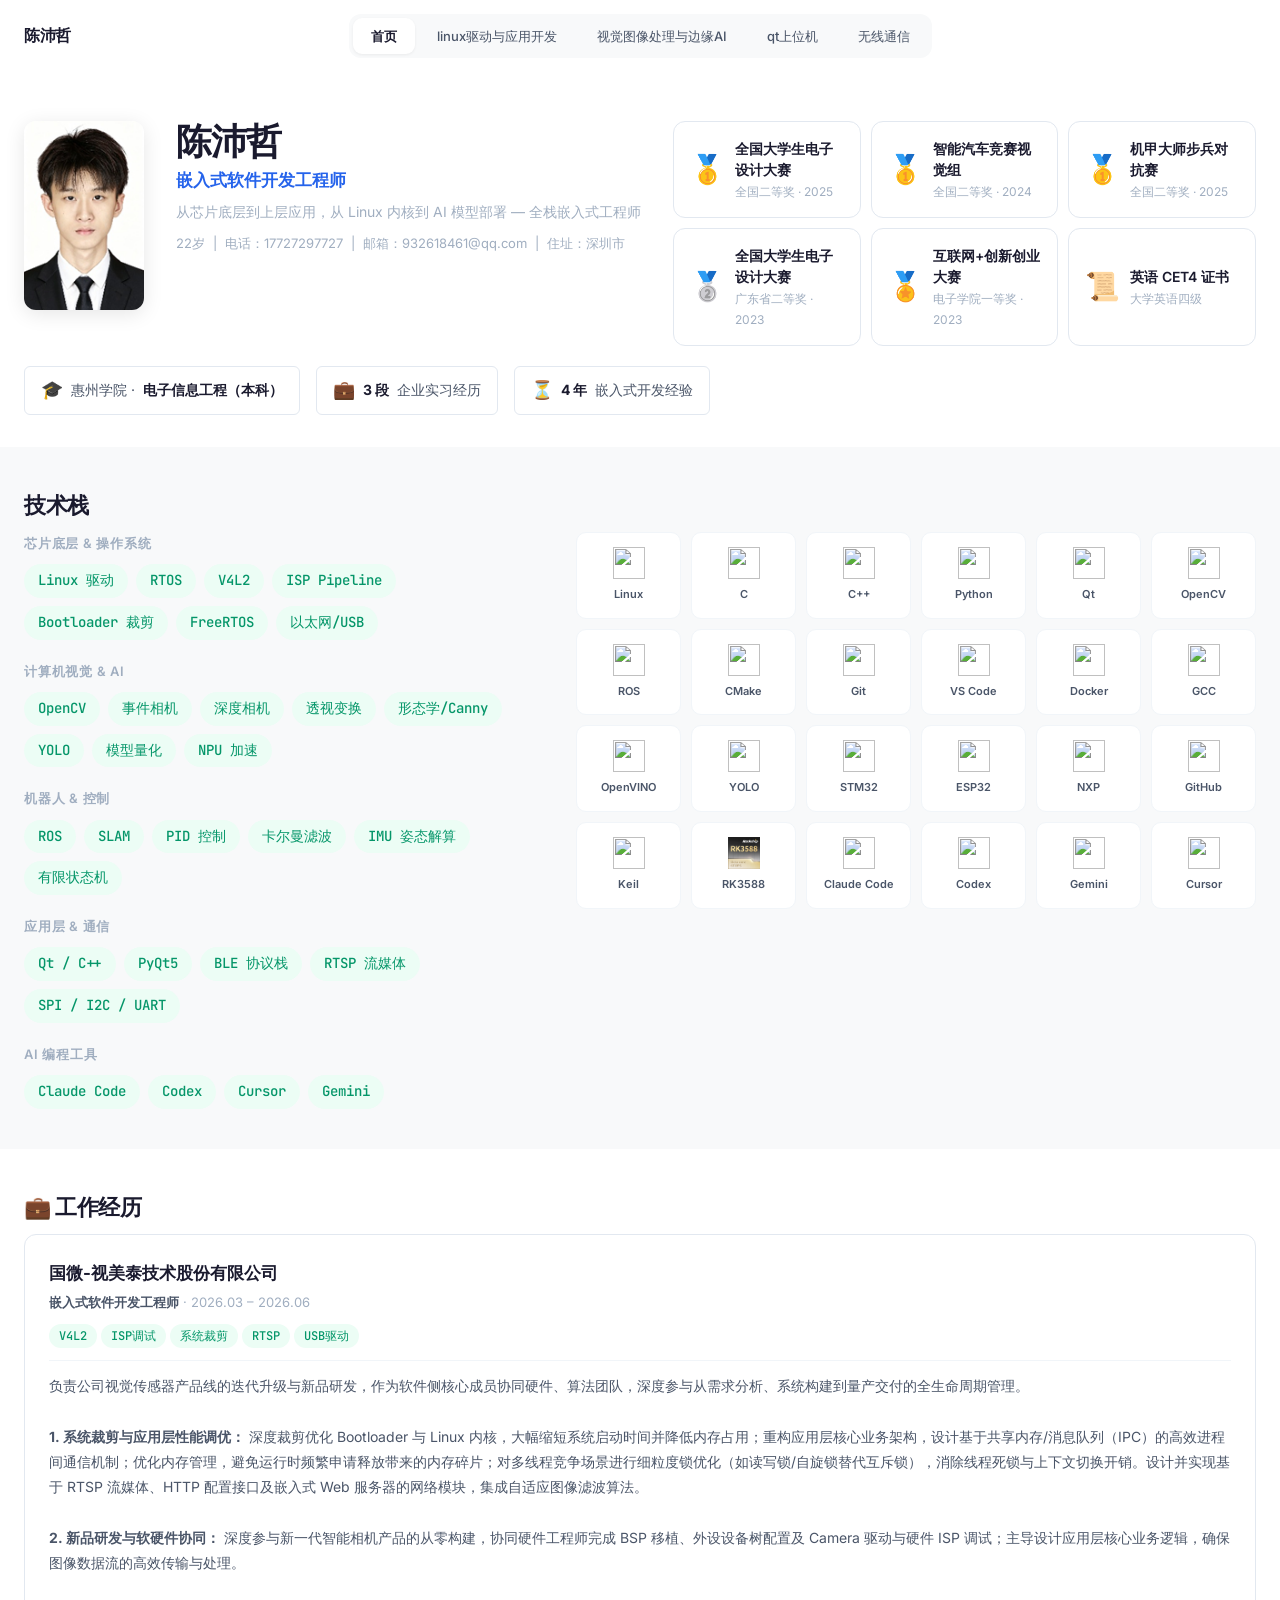
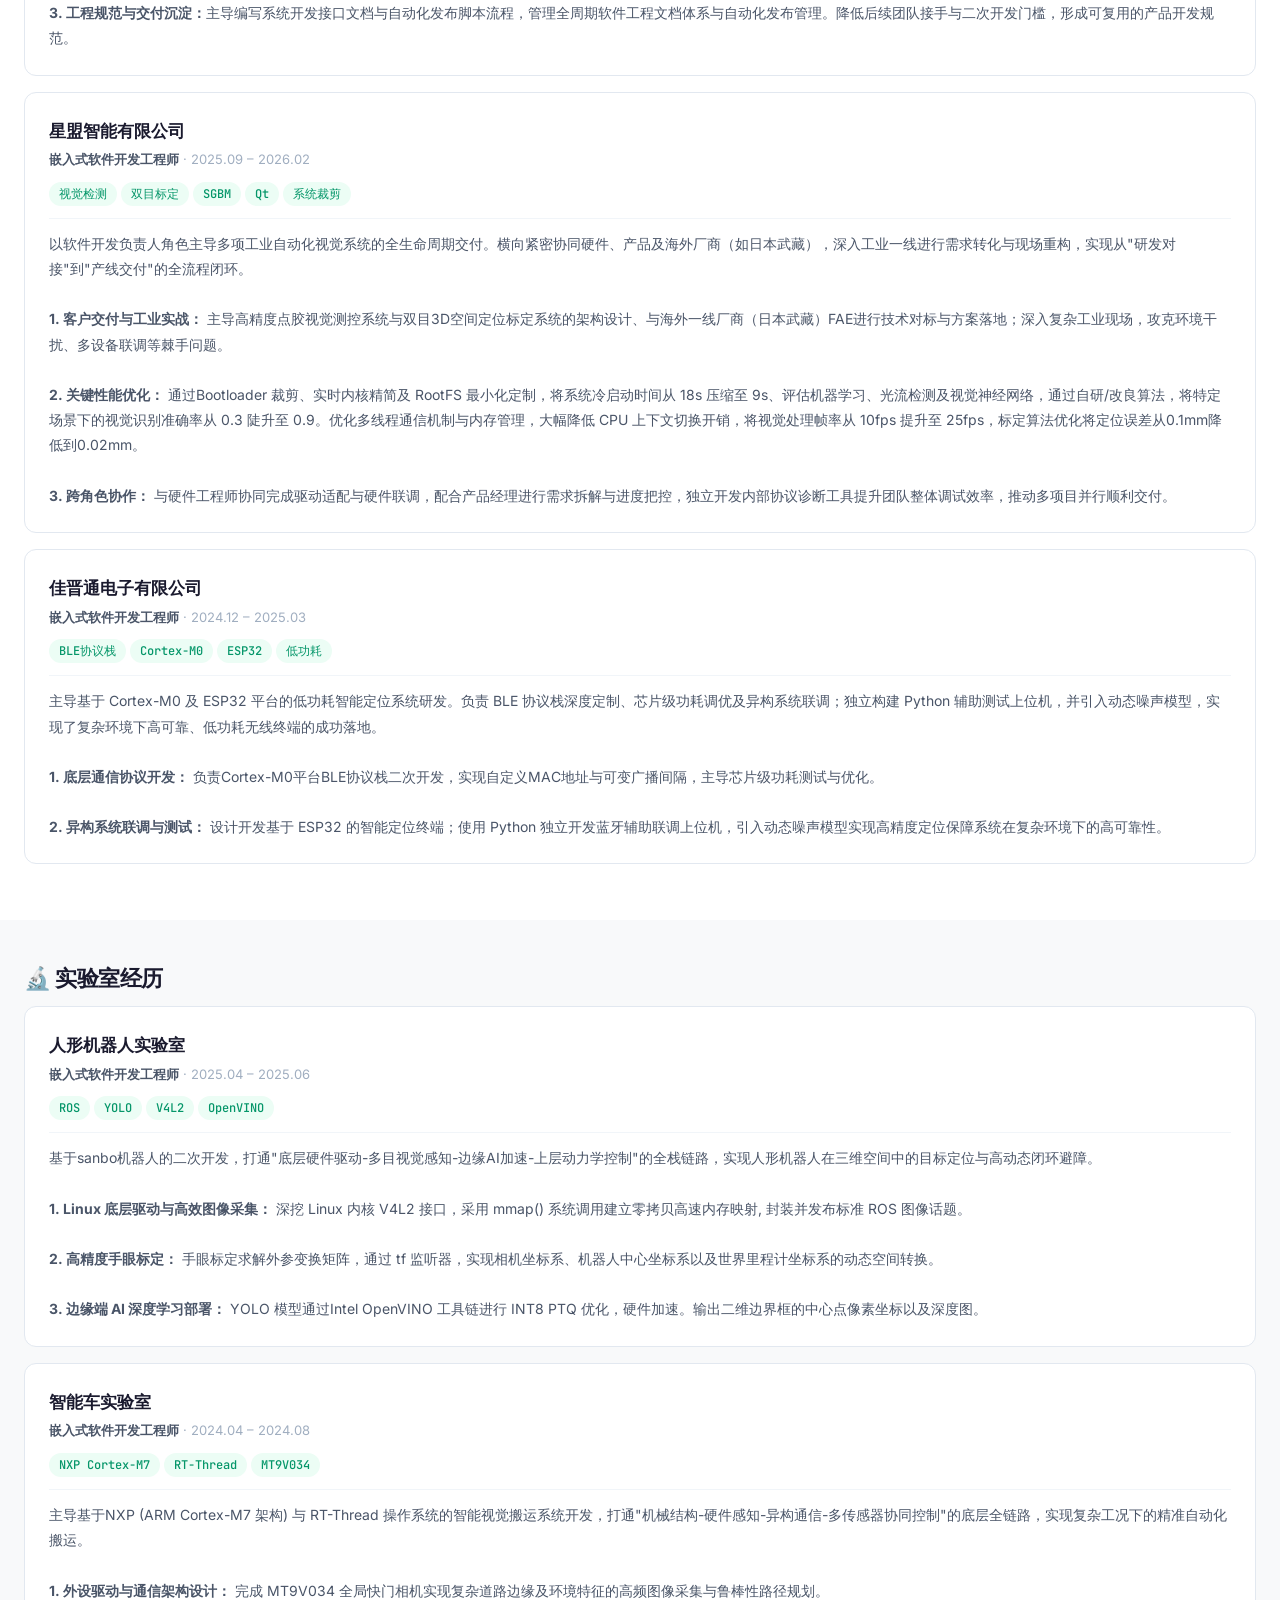
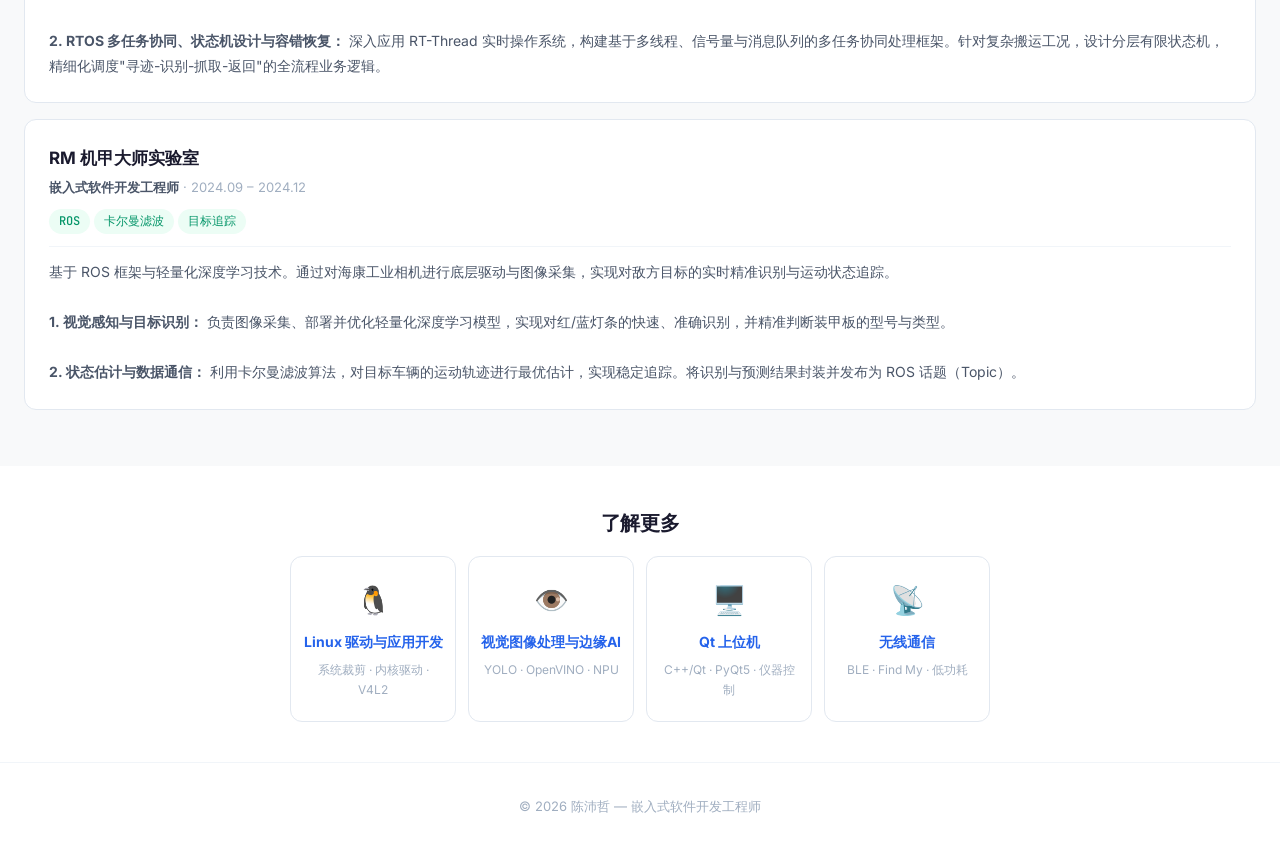
==== commit 4e516457: "feat: 更新proj4为ROS图传机器人+SLAM标签+技能页调整" ====
--- a/index.html
+++ b/index.html
@@ -198,11 +198,11 @@
 	          <h4>计算机视觉 & AI</h4>
 	          <div class="skill-pills">
 	            <span class="skill-pill"><a href="vision-ai.html">OpenCV</a></span>
-	            <span class="skill-pill"><a href="vision-ai.html">SGBM 立体匹配</a></span>
+	            <span class="skill-pill"><a href="vision-ai.html">事件相机</a></span>
+              <span class="skill-pill"><a href="vision-ai.html">深度相机</a></span>
 	            <span class="skill-pill"><a href="vision-ai.html">透视变换</a></span>
 	            <span class="skill-pill"><a href="vision-ai.html">形态学/Canny</a></span>
 	            <span class="skill-pill"><a href="vision-ai.html">YOLO</a></span>
-	            <span class="skill-pill"><a href="vision-ai.html">OpenVINO</a></span>
 	            <span class="skill-pill"><a href="vision-ai.html">模型量化</a></span>
 	            <span class="skill-pill"><a href="vision-ai.html">NPU 加速</a></span>
 	          </div>
@@ -211,6 +211,7 @@
 	          <h4>机器人 & 控制</h4>
 	          <div class="skill-pills">
 	            <span class="skill-pill"><a href="vision-ai.html">ROS</a></span>
+            <span class="skill-pill"><a href="linux-driver.html">SLAM</a></span>
 	            <span class="skill-pill"><a href="vision-ai.html">PID 控制</a></span>
 	            <span class="skill-pill"><a href="vision-ai.html">卡尔曼滤波</a></span>
 	            <span class="skill-pill">IMU 姿态解算</span>
@@ -232,6 +233,8 @@
 	          <div class="skill-pills">
 	            <span class="skill-pill">Claude Code</span>
 	            <span class="skill-pill">Codex</span>
+		            <span class="skill-pill">Cursor</span>
+		            <span class="skill-pill">Gemini</span>
 	          </div>
 	        </div>
 	      </div>
